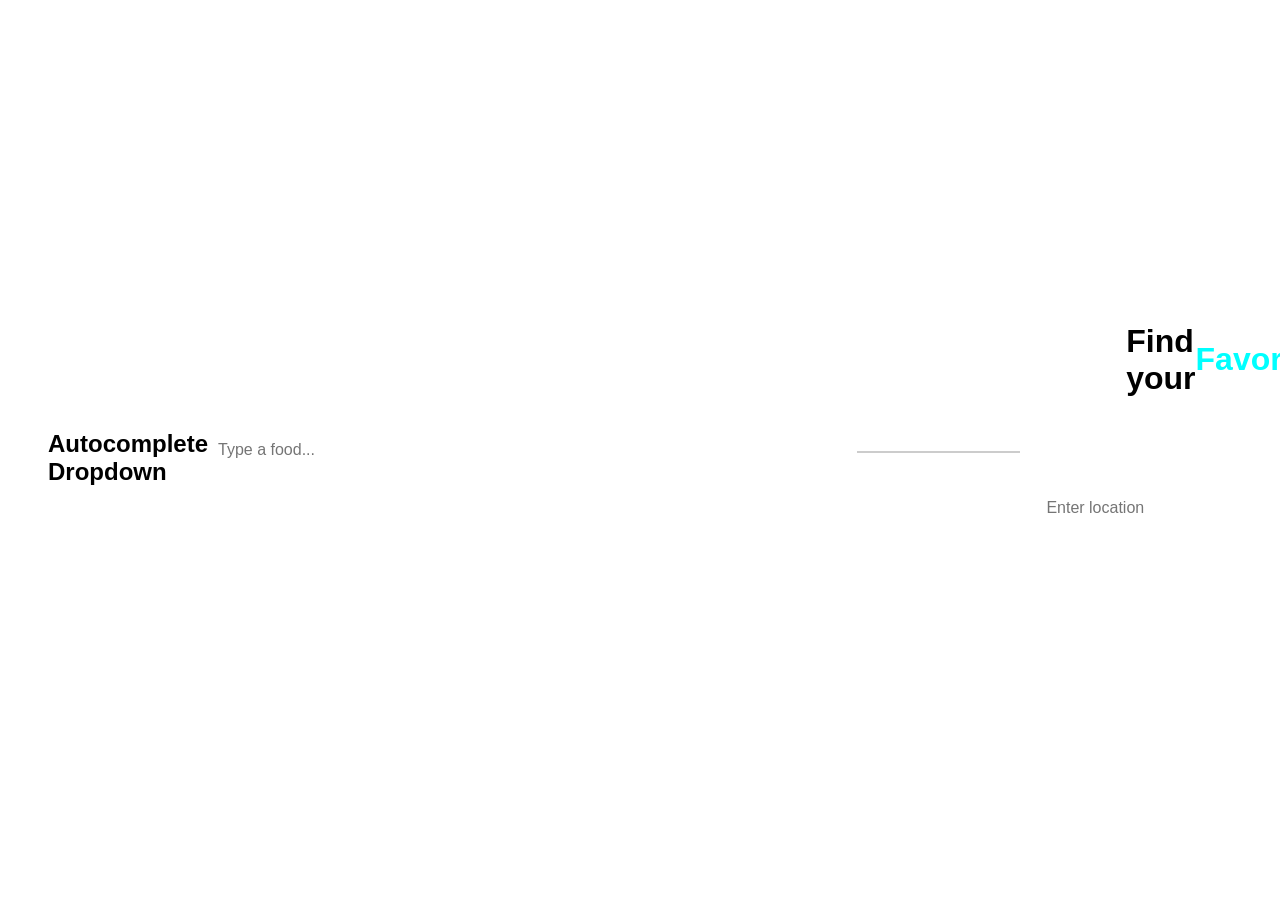
==== index.html @ f55ae081 "Questions 50%" ====
<!DOCTYPE html>
<html lang="en">
<head>
  <meta charset="UTF-8">
  <meta name="viewport" content="width=device-width, initial-scale=1.0">
  <title>Autocomplete Dropdown</title>
  <link rel="stylesheet" href="style.css">
</head>
<body>
  <h2>Autocomplete Dropdown</h2>
  <input type = "text" id="autocomplete" placeholder="Type a food...">
  <ul id="suggestions"></ul>
</body>
</html>

<body>
    <div>
    <h1>Find your <span style="color: #00FFFF;">Favorites</span></h1>
    <div class="container">
  <label for="location-input"></label>
  <input
  style="border-radius: 999px;"
    type = "text" 
    id = "location-input" 
    name = "location" 
    placeholder = "Enter location" 
    autocomplete = "off">
 
  <a href = "file:///Users/kcyro/Desktop/Hidden_Gems/sign_in.html" class=" sign_in"></a>
  <a href = "file:///Users/kcyro/Desktop/Hidden_Gems/log_in.html" class="log_in"></a>
</div>
</body>
---- style.css ----
body {
    font-family: sans-serif;
    padding: 40px;
    background: white;
    display: flex;
    justify-content: center;
    align-items: center;
    min-height: 100vh;
  }

  input {
    padding: 10px;
    width: 300px;
    font-size: 16px;
  }

  #suggestions {
    border: 1px solid #ccc;
    width: 300px;
    max-height: 150px;
    overflow-y: auto;
    margin-top: 4px;
    padding: 0;
    list-style: none;
    background: white;
  }

  #suggestions li {
    padding: 8px;
    cursor: pointer;
  }

  #suggestions li:hover {
    background-color: black;
  }

  * {
    box-sizing: border-box;
    font-family: "Poppins", sans-serif;
  }

  /* Full-width input fields */
  input[type=text],
  input[type=password] {
    width: 15%;
    padding: 15px;
    margin: 5px 0 22px 0;
    display: inline-block;
    border: none;
    background: #f1f1f1;
  }

  input[type=text]:focus,
  input[type=password]:focus {
    background-color: #ddd;
    outline: none;
  }

  hr {
    border: 1px solid #f1f1f1;
    margin-bottom: 25px;
  }

  /* Set a style for all buttons */
  button {
    background-color: #04AA6D;
    color: white;
    padding: 14px 20px;
    margin: 8px 0;
    border: 3;
    cursor: pointer;
    width: 7%;
    opacity: 0.9;
    border-radius: 30px;
  }

  button:hover {
    opacity: 1;
  }

  /* Extra styles for the cancel button */
  .cancelbtn {
    padding: 14px 20px;
    background-color: #f44336;
    width: 9%;
    margin-right: 50px;
  }

  /* Float cancel and signup buttons and add an equal width */
  .cancelbtn,
  .signupbtn {
    float: left;
    width: 9%;

  }

  /* Add padding to container elements */
  .container {
    padding: 16px;
    display: flex;
    flex-direction: column;
    margin: auto;

  }

  /* Clear floats */
  .clearfix::after {
    content: "";
    clear: both;
    display: table;
  }

  #signinbtn {
    text-decoration: none;
  }


  #column {
    display: flex;
    flex-direction: column;
  }

  .form-card {
    max-width: 1100px;
    background-color: #f1f1f1;
    padding: 20px;
    border-radius: 10px;
    width: 100%;
    position: absolute;
    left: 600px;
    margin-top: 70px
  }

  * {
    box-sizing: border-box;
    font-family: "Poppins", sans-serif;
    /* background-color: white; */
  }

  .autocomplete {
    position: absolute;
    top: 50%;
    left: 50%;
    transform: translate(-50%);
    display: flex;
    align-items: center;
    display: inline-block;
    width: 900px;
    margin: 40px auto;
    border-radius: 50px;
  }

  input[type="text"] {
    width: 100%;
    padding: 10px;
    font-size: 16px;
    border: none;
    border-radius: 60px;
    background-color: #ffffff;
  }

  .autocomplete-items {
    position: absolute;
    background-color: #30a6ff;
    border-bottom: none;
    z-index: 99;
    top: 100%;
    left: 0;
    right: 0;

  }

  #favoritestitle {
    position: absolute;
    top: 40%;
    left: 50%;
    transform: translate(-50%);
  }

  .autocomplete-items div {
    padding: 10px;
    cursor: pointer;
    background-color: #ffffff;
    border-bottom: 1px solid #d4d4d4;
  }

  .autocomplete-items div:hover {
    background-color: #e9e9e9;
  }

  .autocomplete-active {
    background-color: #000000 !important;
    color: #ffffff;
  }

  h1 {
    margin: center;
    display: flex;
    align-items: center;
    justify-content: center;
    position: relative;
    left: 50%;
    top: -50px;
  }  

  body {
  background-image: url('/Users/kcyro/Downloads/feb16a362d15c841368af58e29a0efd044f89af63d0578de75fcffd67eebd0dd.jpg');
  background-size: cover;
  background-position: center;
  background-repeat: no-repeat;
  }
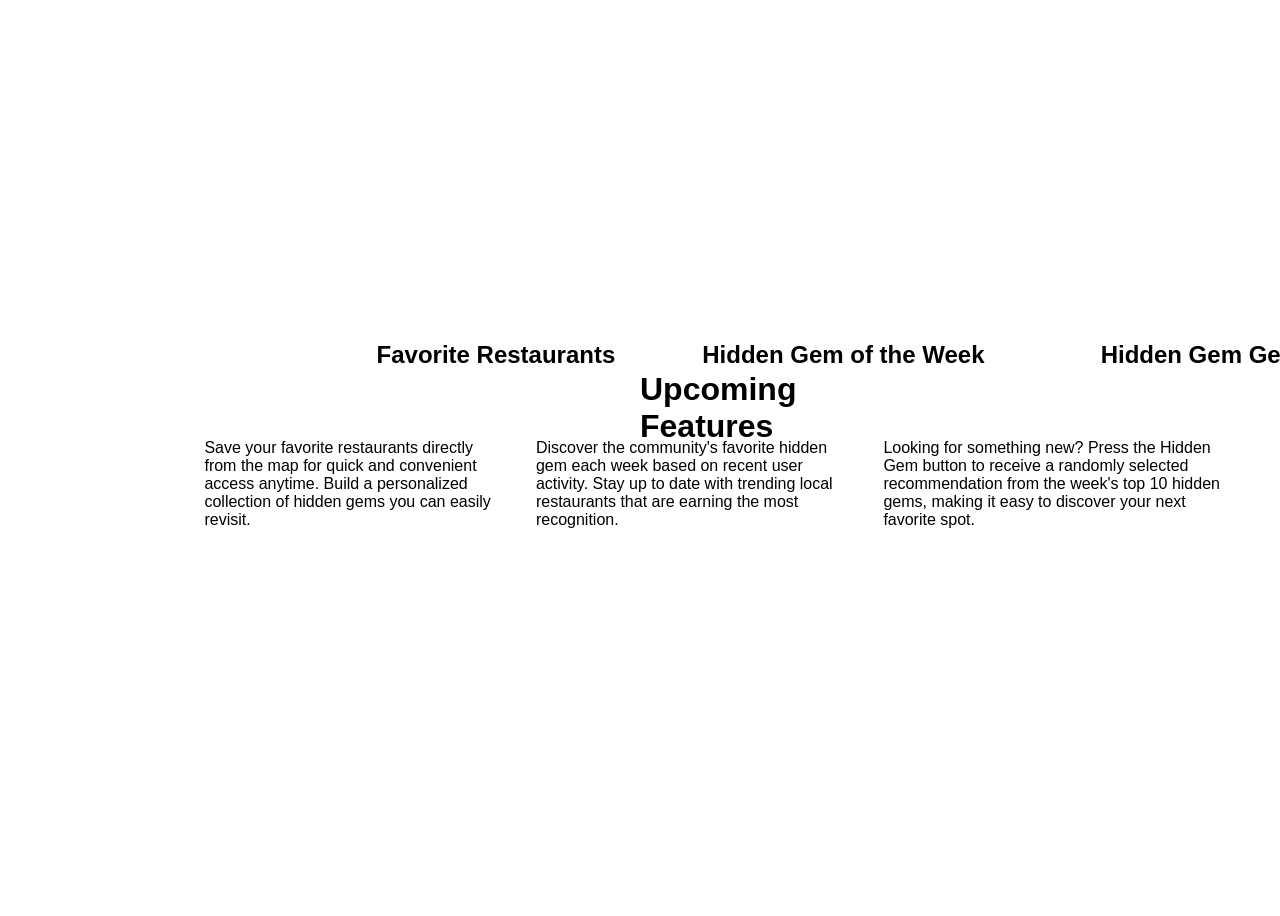
==== commit fe4e7798: "Styling" ====
--- a/index.html
+++ b/index.html
@@ -1,32 +1,34 @@
 <!DOCTYPE html>
 <html lang="en">
 <head>
+  <link rel="stylesheet" href="style.css" />
   <meta charset="UTF-8">
   <meta name="viewport" content="width=device-width, initial-scale=1.0">
-  <title>Autocomplete Dropdown</title>
-  <link rel="stylesheet" href="style.css">
+  <title>Home</title>
 </head>
 <body>
-  <h2>Autocomplete Dropdown</h2>
-  <input type = "text" id="autocomplete" placeholder="Type a food...">
-  <ul id="suggestions"></ul>
+
+    <h1>Upcoming Features</h1>
+  
+  <section>
+<div class = "cards">
+
+<div class="card">
+  <h1>Favorite Restaurants</h1>
+  <p>Save your favorite restaurants directly from the map for quick and convenient access anytime. Build a personalized collection of hidden gems you can easily revisit.</p>
+</div>
+
+<div class="card">
+  <h1>Hidden Gem of the Week</h1>
+  <p>Discover the community's favorite hidden gem each week based on recent user activity. Stay up to date with trending local restaurants that are earning the most recognition.</p>
+</div>
+
+<div class="card">
+  <h1>Hidden Gem Generator</h1>
+  <p>Looking for something new? Press the Hidden Gem button to receive a randomly selected recommendation from the week's top 10 hidden gems, making it easy to discover your next favorite spot.</p>
+</div>
+</section>
+
+
 </body>
-</html>
-
-<body>
-    <div>
-    <h1>Find your <span style="color: #00FFFF;">Favorites</span></h1>
-    <div class="container">
-  <label for="location-input"></label>
-  <input
-  style="border-radius: 999px;"
-    type = "text" 
-    id = "location-input" 
-    name = "location" 
-    placeholder = "Enter location" 
-    autocomplete = "off">
- 
-  <a href = "file:///Users/kcyro/Desktop/Hidden_Gems/sign_in.html" class=" sign_in"></a>
-  <a href = "file:///Users/kcyro/Desktop/Hidden_Gems/log_in.html" class="log_in"></a>
-</div>
-</body>
+</html>
--- a/style.css
+++ b/style.css
@@ -204,8 +204,13 @@
   }  
 
   body {
-  background-image: url('/Users/kcyro/Downloads/feb16a362d15c841368af58e29a0efd044f89af63d0578de75fcffd67eebd0dd.jpg');
+  background-image: url('https://m.media-amazon.com/images/S/pv-target-images/feb16a362d15c841368af58e29a0efd044f89af63d0578de75fcffd67eebd0dd.jpg');
   background-size: cover;
   background-position: center;
   background-repeat: no-repeat;
   }
+
+  .cards{
+    display: flex;
+    gap: 40px;
+  }
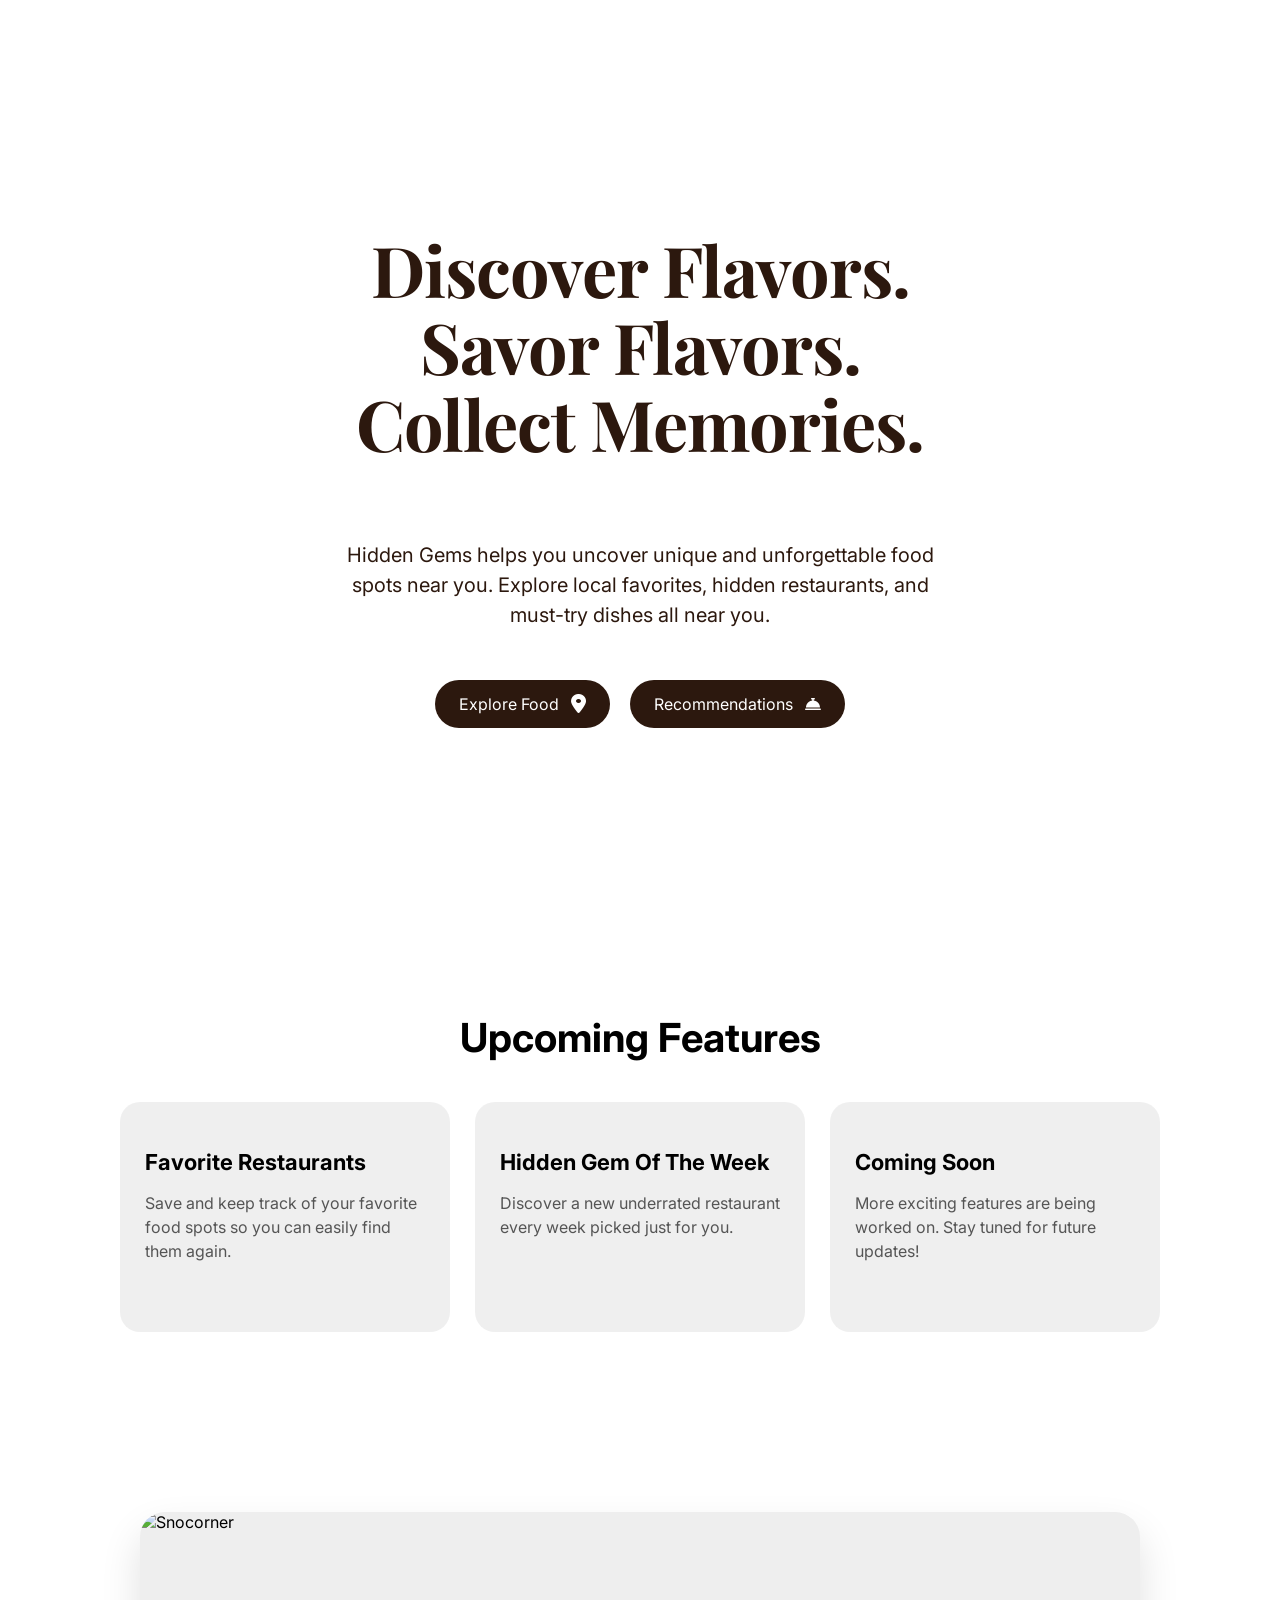
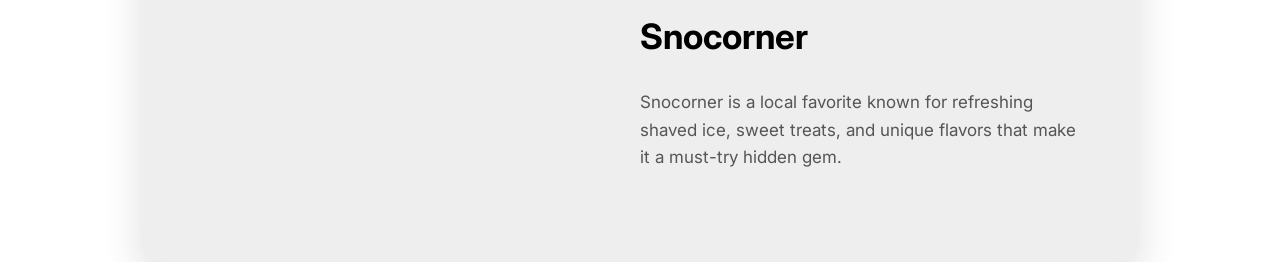
==== commit fa4e25f8: "index formatting" ====
--- a/index.html
+++ b/index.html
@@ -1,34 +1,186 @@
 <!DOCTYPE html>
 <html lang="en">
+
 <head>
-  <link rel="stylesheet" href="style.css" />
+
+  <link rel="stylesheet" href="https://cdnjs.cloudflare.com/ajax/libs/font-awesome/6.5.2/css/all.min.css">
+
+  <link
+    href="https://fonts.googleapis.com/css2?family=Inter:wght@400;500;700&family=Playfair+Display:ital,wght@0,400..900;1,400..900&display=swap"
+    rel="stylesheet">
+
+  <link rel="stylesheet" href="index.css" />
+
   <meta charset="UTF-8">
+
   <meta name="viewport" content="width=device-width, initial-scale=1.0">
+
   <title>Home</title>
+
 </head>
+
+
 <body>
 
-    <h1>Upcoming Features</h1>
-  
-  <section>
-<div class = "cards">
 
-<div class="card">
-  <h1>Favorite Restaurants</h1>
-  <p>Save your favorite restaurants directly from the map for quick and convenient access anytime. Build a personalized collection of hidden gems you can easily revisit.</p>
-</div>
+  <section class="hero">
 
-<div class="card">
-  <h1>Hidden Gem of the Week</h1>
-  <p>Discover the community's favorite hidden gem each week based on recent user activity. Stay up to date with trending local restaurants that are earning the most recognition.</p>
-</div>
 
-<div class="card">
-  <h1>Hidden Gem Generator</h1>
-  <p>Looking for something new? Press the Hidden Gem button to receive a randomly selected recommendation from the week's top 10 hidden gems, making it easy to discover your next favorite spot.</p>
-</div>
-</section>
+    <h1>
+      Discover Flavors. <br>
+      Savor Flavors. <br>
+      Collect Memories.
+    </h1>
+
+
+    <p>
+      Hidden Gems helps you uncover unique and unforgettable food spots near you.
+      Explore local favorites, hidden restaurants, and must-try dishes all near you.
+    </p>
+
+
+
+    <div class="buttons">
+
+
+      <button onclick="window.location.href = 'questions.html'">
+
+        Explore Food
+
+        <span>
+          <i class="fa-solid fa-location-dot"></i>
+        </span>
+
+      </button>
+
+
+
+      <button onclick="showRecommendations()">
+
+        Recommendations
+
+        <i class="fa-solid fa-bell-concierge"></i>
+
+      </button>
+
+
+    </div>
+
+
+
+    <div id="recommendationPopup" class="recommendation-popup"></div>
+
+
+  </section>
+
+
+
+
+  <section class="features">
+
+
+    <h2>Upcoming Features</h2>
+
+
+
+    <div class="feature-container">
+
+
+
+      <div class="feature-card">
+
+
+        <h3>Favorite Restaurants</h3>
+
+
+        <p>
+          Save and keep track of your favorite food spots so you can easily find them again.
+        </p>
+
+
+      </div>
+
+
+
+
+      <div class="feature-card">
+
+
+        <h3>Hidden Gem Of The Week</h3>
+
+
+        <p>
+          Discover a new underrated restaurant every week picked just for you.
+        </p>
+
+
+      </div>
+
+
+
+
+      <div class="feature-card">
+
+
+        <h3>Coming Soon</h3>
+
+
+        <p>
+          More exciting features are being worked on. Stay tuned for future updates!
+        </p>
+
+
+      </div>
+
+
+
+    </div>
+
+
+  </section>
+
+
+
+
+
+  <section class="gem-card">
+
+
+
+    <img
+      src="https://lh3.googleusercontent.com/gps-cs-s/AHRPTWkT8-qep41WUY7q7efhFc8kSp6mt-xRVNvpZeFr756oqp9SYski05S9OvkjcMLKTI7OzEWGP3UEx7bFLAerJyVxs1YNSB_g-woe9UZPaqfbJdrLBJBegwBYOfbIDhauZOxSj2JaBGDXSncd=s680-w680-h510-rw"
+      alt="Snocorner">
+
+
+
+    <div class="gem-text">
+
+
+
+      <h2>Snocorner</h2>
+
+
+
+      <p>
+        Snocorner is a local favorite known for refreshing shaved ice,
+        sweet treats, and unique flavors that make it a must-try hidden gem.
+      </p>
+
+
+
+    </div>
+
+
+
+  </section>
+
+
+
+
+  <script src="index.js"></script>
 
 
 </body>
+
+
 </html>
--- a/index.css
+++ b/index.css
@@ -0,0 +1,260 @@
+html,
+body {
+
+  height: 100%;
+  margin: 0;
+
+}
+
+
+body {
+
+  background-image: url('https://m.media-amazon.com/images/S/pv-target-images/feb16a362d15c841368af58e29a0efd044f89af63d0578de75fcffd67eebd0dd.jpg');
+  background-size: cover;
+  background-position: center;
+  background-repeat: no-repeat;
+  min-height: 100vh;
+  font-family: "Inter", sans-serif;
+
+}
+
+
+
+h1 {
+
+  font-family: "Playfair Display", serif;
+  font-size: 70px;
+  line-height: 1.1;
+  text-align: center;
+  font-weight: 700;
+  letter-spacing: -1px;
+  color: #2c180e;
+
+}
+
+
+
+.hero {
+
+  height: 100vh;
+  display: flex;
+  flex-direction: column;
+  justify-content: center;
+  align-items: center;
+
+}
+
+
+
+.hero p {
+
+  font-size: 20px;
+  text-align: center;
+  max-width: 600px;
+  color: #2c180e;
+  line-height: 1.5;
+
+}
+
+
+
+.buttons {
+
+  display: flex;
+  gap: 20px;
+  margin-top: 30px;
+
+}
+
+
+
+.buttons button {
+
+  display: flex;
+  align-items: center;
+  gap: 12px;
+  padding: 14px 24px;
+  border-radius: 30px;
+  border: none;
+  background-color: #2c180e;
+  color: white;
+  font-family: "Inter", sans-serif;
+  font-size: 16px;
+  cursor: pointer;
+  transition: transform 0.3s ease, opacity 0.3s ease;
+
+}
+
+
+
+.buttons button span {
+
+  font-size: 20px;
+  line-height: 0;
+
+}
+
+
+
+.buttons button:hover {
+
+  transform: translateY(-3px);
+  opacity: 0.85;
+
+}
+
+
+
+.recommendation-popup {
+
+  position: fixed;
+  bottom: 30px;
+  right: 30px;
+  background: white;
+  padding: 15px 25px;
+  border-radius: 15px;
+  box-shadow: 0 5px 20px rgba(0, 0, 0, 0.2);
+  font-size: 18px;
+  opacity: 0;
+  transform: translateY(20px);
+  transition: 0.3s ease;
+  pointer-events: none;
+
+}
+
+
+
+.recommendation-popup.show {
+
+  opacity: 1;
+  transform: translateY(0);
+
+}
+
+
+
+.features {
+
+  text-align: center;
+  padding: 80px 20px;
+
+}
+
+
+
+.features h2 {
+
+  font-size: 40px;
+  margin-bottom: 40px;
+
+}
+
+
+
+.feature-container {
+
+  display: flex;
+  justify-content: center;
+  gap: 25px;
+  flex-wrap: wrap;
+
+}
+
+
+
+.feature-card {
+
+  background: rgba(238, 238, 238, 0.9);
+  width: 280px;
+  min-height: 180px;
+  padding: 25px;
+  border-radius: 20px;
+  text-align: left;
+  transition: transform 0.3s ease, box-shadow 0.3s ease;
+
+}
+
+
+
+.feature-card:hover {
+
+  transform: translateY(-8px);
+  box-shadow: 0 15px 30px rgba(0, 0, 0, 0.12);
+
+}
+
+
+
+.feature-card h3 {
+
+  font-size: 22px;
+  margin-bottom: 15px;
+
+}
+
+
+
+.feature-card p {
+
+  font-size: 16px;
+  color: #555;
+  line-height: 1.5;
+
+}
+
+
+
+.gem-card {
+
+  display: flex;
+  width: 80%;
+  max-width: 1000px;
+  height: 350px;
+  margin: 100px auto;
+  background: #eeeeee;
+  border-radius: 25px;
+  overflow: hidden;
+  box-shadow: 0 20px 40px rgba(0, 0, 0, 0.12);
+
+}
+
+
+
+.gem-card img {
+
+  width: 50%;
+  height: 100%;
+  object-fit: cover;
+
+}
+
+
+
+.gem-text {
+
+  width: 50%;
+  padding: 50px;
+  display: flex;
+  justify-content: center;
+  flex-direction: column;
+
+}
+
+
+
+.gem-text h2 {
+
+  font-size: 35px;
+  margin-bottom: 15px;
+
+}
+
+
+
+.gem-text p {
+
+  font-size: 17px;
+  color: #555;
+  line-height: 1.6;
+
+}
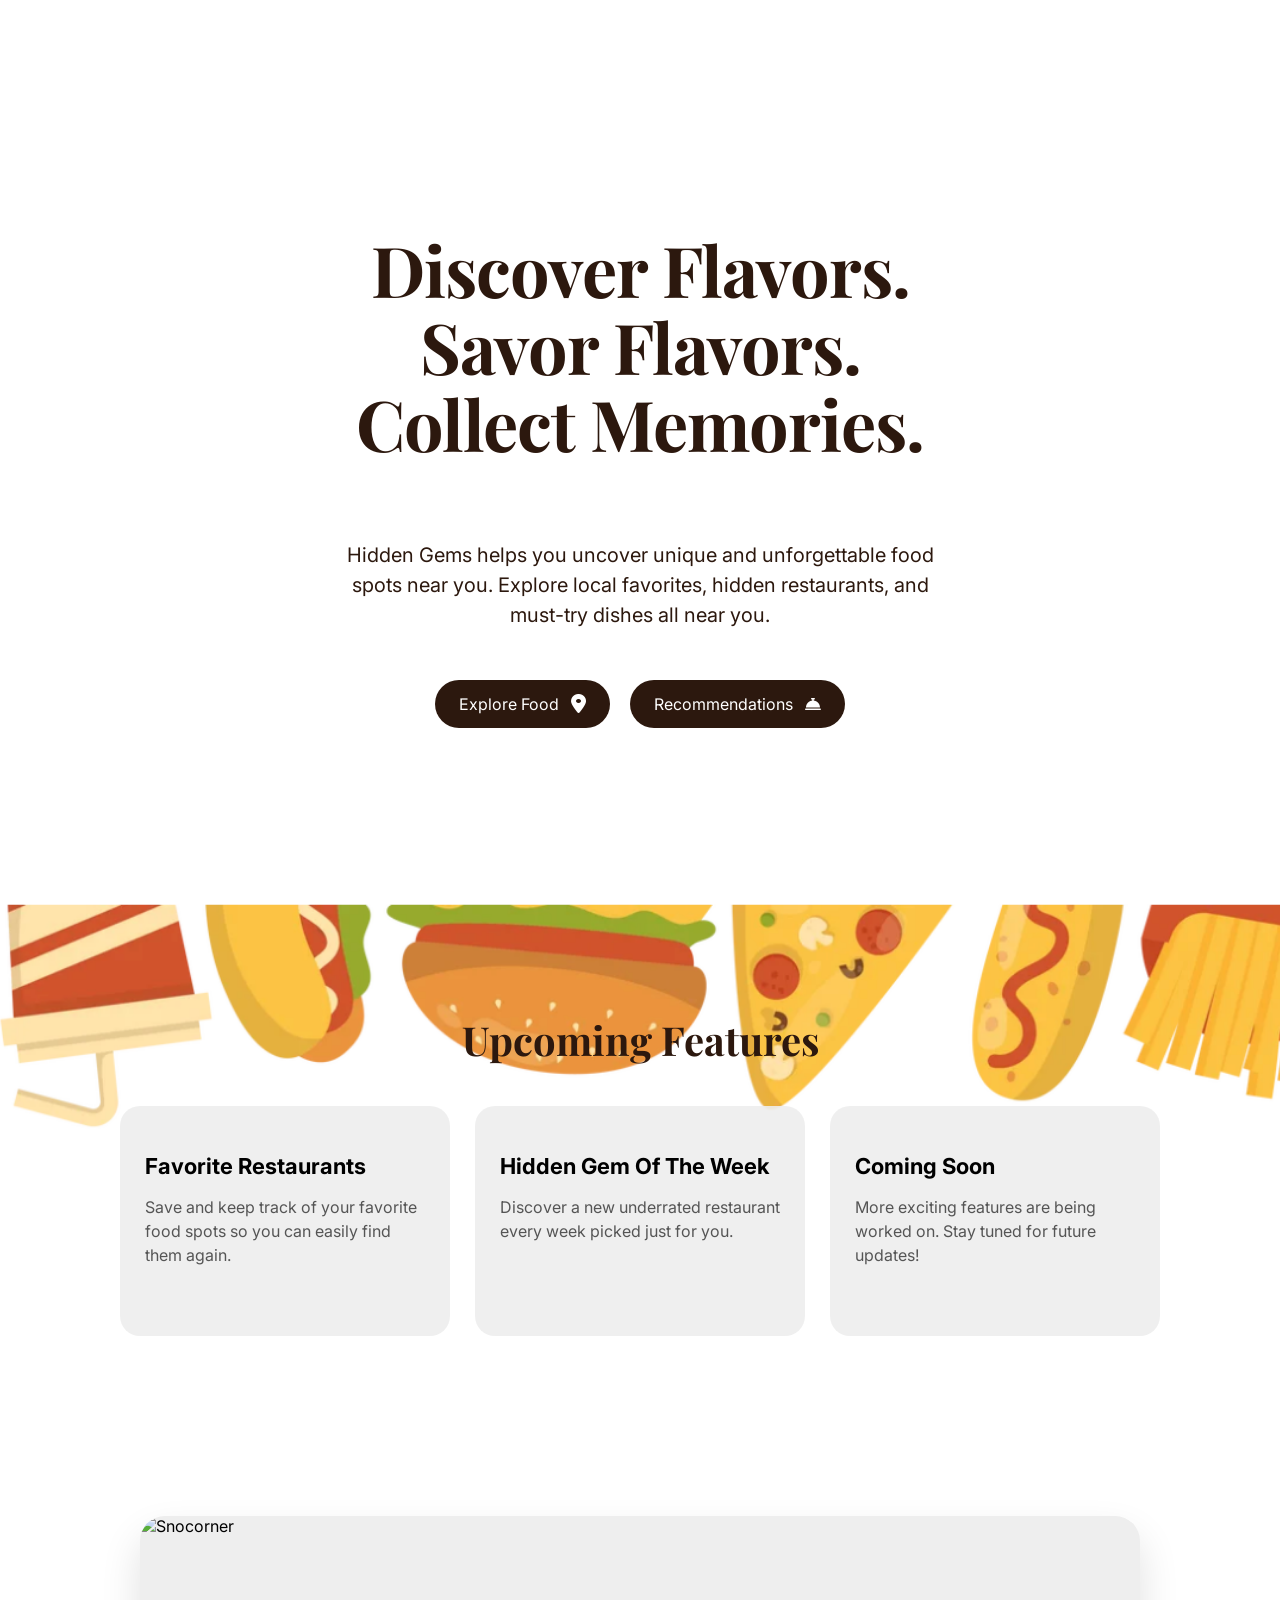
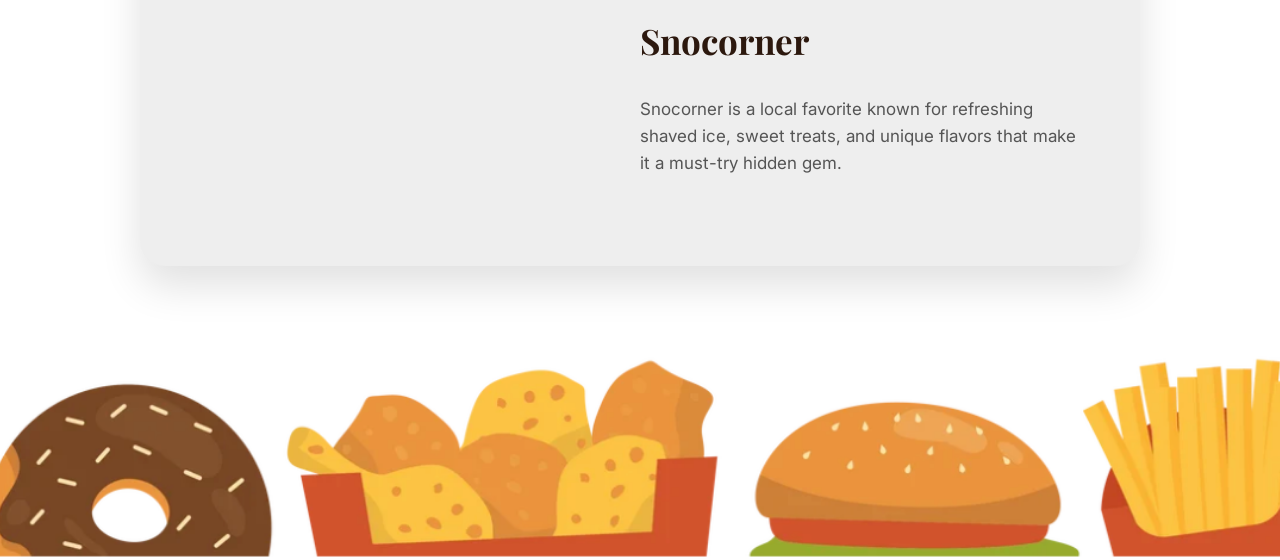
==== commit 6748700b: "little edits" ====
--- a/index.html
+++ b/index.html
@@ -73,7 +73,7 @@
 
   </section>
 
-
+<div class="below">
 
 
   <section class="features">
@@ -175,7 +175,7 @@
   </section>
 
 
-
+</div>
 
   <script src="index.js"></script>
 
--- a/index.css
+++ b/index.css
@@ -257,4 +257,17 @@
   color: #555;
   line-height: 1.6;
 
+}
+
+.below {
+  background-image: url(Screenshot\ 2026-08-03\ at\ 10.17.10\ AM.png);
+  background-size: cover;
+  background-position: center;
+  background-repeat: no-repeat;
+  min-height: 140vh;
+}
+
+h2 {
+  font-family: "Playfair Display", serif;
+  color: #2c180e;
 }
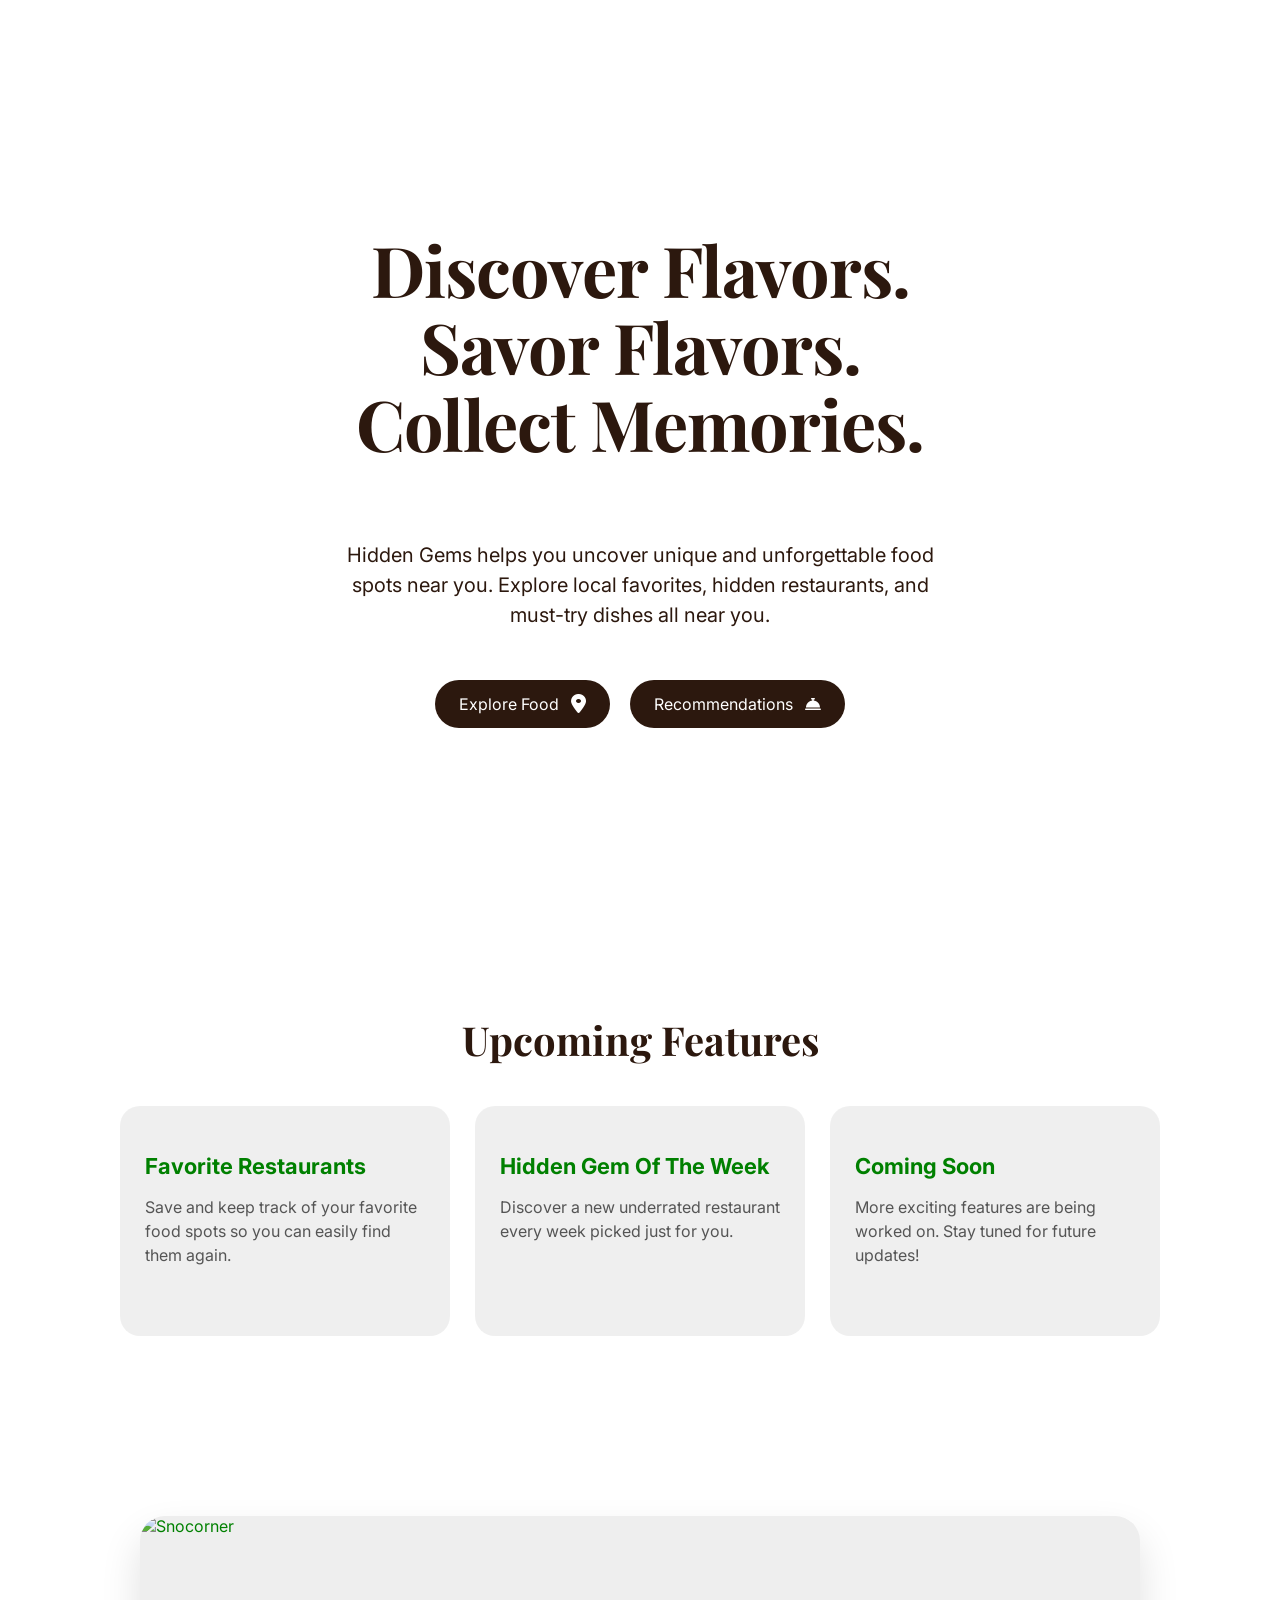
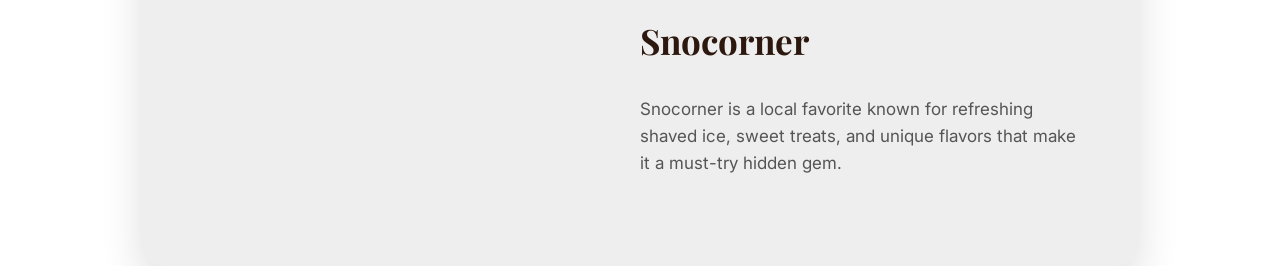
==== commit 3761d520: "Rahsaan is the goat" ====
--- a/index.html
+++ b/index.html
@@ -2,30 +2,19 @@
 <html lang="en">
 
 <head>
-
   <link rel="stylesheet" href="https://cdnjs.cloudflare.com/ajax/libs/font-awesome/6.5.2/css/all.min.css">
-
   <link
     href="https://fonts.googleapis.com/css2?family=Inter:wght@400;500;700&family=Playfair+Display:ital,wght@0,400..900;1,400..900&display=swap"
     rel="stylesheet">
-
   <link rel="stylesheet" href="index.css" />
-
   <meta charset="UTF-8">
-
   <meta name="viewport" content="width=device-width, initial-scale=1.0">
-
   <title>Home</title>
-
 </head>
 
 
 <body>
-
-
   <section class="hero">
-
-
     <h1>
       Discover Flavors. <br>
       Savor Flavors. <br>
@@ -39,148 +28,72 @@
     </p>
 
 
-
     <div class="buttons">
-
-
       <button onclick="window.location.href = 'questions.html'">
-
         Explore Food
-
         <span>
           <i class="fa-solid fa-location-dot"></i>
         </span>
-
       </button>
 
 
-
       <button onclick="showRecommendations()">
-
         Recommendations
-
         <i class="fa-solid fa-bell-concierge"></i>
-
       </button>
-
-
     </div>
 
 
-
     <div id="recommendationPopup" class="recommendation-popup"></div>
+  </section>
 
 
-  </section>
-
 <div class="below">
-
-
   <section class="features">
-
-
     <h2>Upcoming Features</h2>
-
-
-
     <div class="feature-container">
-
+      <div class="feature-card">
+        <h3>Favorite Restaurants</h3>
+        <p>
+          Save and keep track of your favorite food spots so you can easily find them again.
+        </p>
+      </div>
 
 
       <div class="feature-card">
-
-
-        <h3>Favorite Restaurants</h3>
-
-
+        <h3>Hidden Gem Of The Week</h3>
         <p>
-          Save and keep track of your favorite food spots so you can easily find them again.
+          Discover a new underrated restaurant every week picked just for you.
         </p>
-
-
       </div>
 
 
-
-
       <div class="feature-card">
-
-
-        <h3>Hidden Gem Of The Week</h3>
-
-
-        <p>
-          Discover a new underrated restaurant every week picked just for you.
-        </p>
-
-
-      </div>
-
-
-
-
-      <div class="feature-card">
-
-
         <h3>Coming Soon</h3>
-
-
         <p>
           More exciting features are being worked on. Stay tuned for future updates!
         </p>
-
-
       </div>
-
-
-
     </div>
-
-
   </section>
 
 
-
-
-
   <section class="gem-card">
-
-
-
     <img
       src="https://lh3.googleusercontent.com/gps-cs-s/AHRPTWkT8-qep41WUY7q7efhFc8kSp6mt-xRVNvpZeFr756oqp9SYski05S9OvkjcMLKTI7OzEWGP3UEx7bFLAerJyVxs1YNSB_g-woe9UZPaqfbJdrLBJBegwBYOfbIDhauZOxSj2JaBGDXSncd=s680-w680-h510-rw"
       alt="Snocorner">
-
-
-
     <div class="gem-text">
-
-
-
       <h2>Snocorner</h2>
-
-
-
       <p>
         Snocorner is a local favorite known for refreshing shaved ice,
         sweet treats, and unique flavors that make it a must-try hidden gem.
       </p>
+    </div>
+  </section>
+</div>
 
-
-
-    </div>
-
-
-
-  </section>
-
-
-</div>
 
   <script src="index.js"></script>
 
-
 </body>
-
-
 </html>
--- a/index.css
+++ b/index.css
@@ -260,11 +260,12 @@
 }
 
 .below {
-  background-image: url(Screenshot\ 2026-08-03\ at\ 10.17.10\ AM.png);
+  background-image: url(https://i.pinimg.com/1200x/6b/54/9e/6b549e456efca5959acb48210f53a446.jpg);
   background-size: cover;
   background-position: center;
   background-repeat: no-repeat;
-  min-height: 140vh;
+  min-height: 100vh;
+  color: green;
 }
 
 h2 {
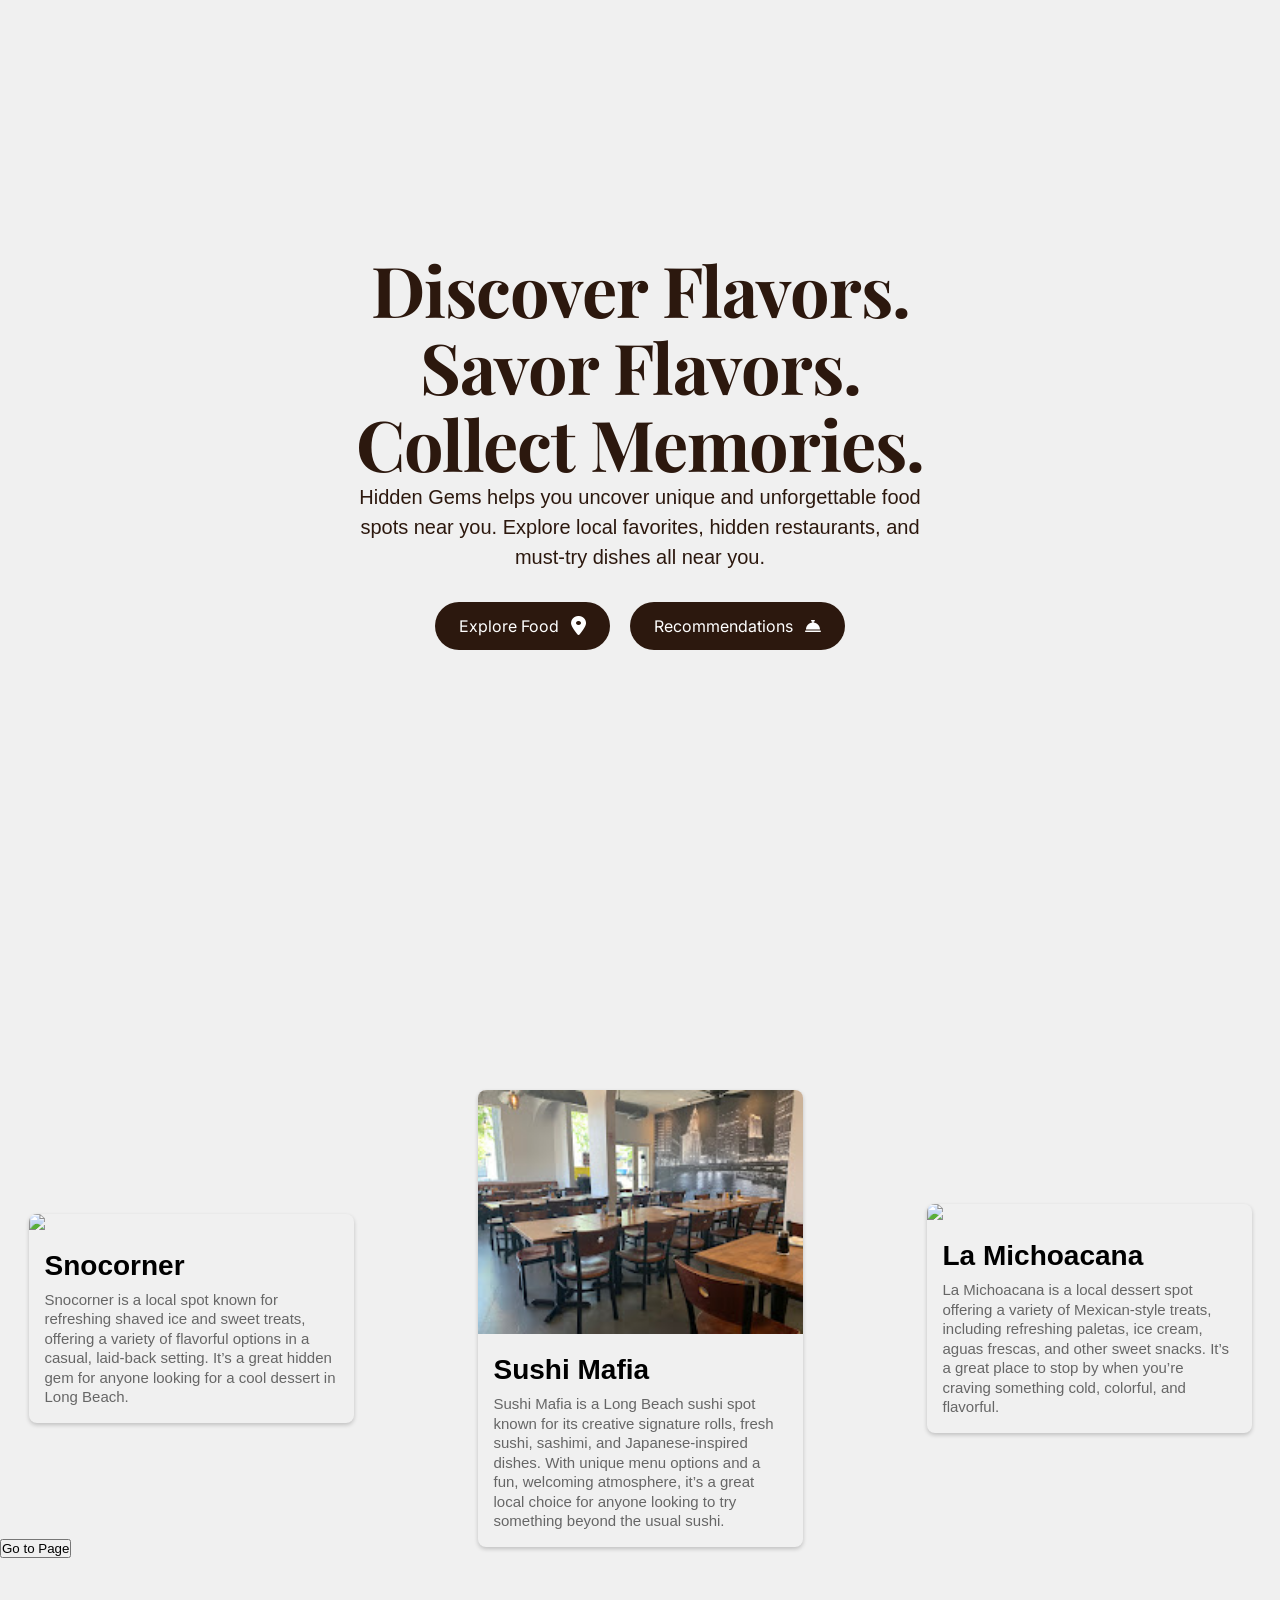
==== commit d27a8d43: "Map fixed and added cards" ====
--- a/index.html
+++ b/index.html
@@ -48,49 +48,41 @@
   </section>
 
 
-<div class="below">
-  <section class="features">
-    <h2>Upcoming Features</h2>
-    <div class="feature-container">
-      <div class="feature-card">
-        <h3>Favorite Restaurants</h3>
-        <p>
-          Save and keep track of your favorite food spots so you can easily find them again.
-        </p>
-      </div>
-
-
-      <div class="feature-card">
-        <h3>Hidden Gem Of The Week</h3>
-        <p>
-          Discover a new underrated restaurant every week picked just for you.
-        </p>
-      </div>
-
-
-      <div class="feature-card">
-        <h3>Coming Soon</h3>
-        <p>
-          More exciting features are being worked on. Stay tuned for future updates!
-        </p>
+<div class="cards">
+ <div class="card-container">
+  <div class="card">
+    <img src="https://longbeachize.com/wp-content/uploads/2024/07/Snocorner-2398njkde908.jpg">
+    <div class="card-content">
+      <h3>Snocorner</h3>
+      <p>Snocorner is a local spot known for refreshing shaved ice and sweet treats, offering a variety of flavorful options in a casual, laid-back setting. It’s a great hidden gem for anyone looking for a cool dessert in Long Beach.</p>
       </div>
     </div>
-  </section>
+  </div>
 
+  <div class="card-container">
+  <div class="card">
+    <img src="[data-uri]">
+    <div class="card-content">
+      <h3>Sushi Mafia</h3>
+      <p>Sushi Mafia is a Long Beach sushi spot known for its creative signature rolls, fresh sushi, sashimi, and Japanese-inspired dishes. With unique menu options and a fun, welcoming atmosphere, it’s a great local choice for anyone looking to try something beyond the usual sushi.</p>
+      </div>
+    </div>
+    </div>
 
-  <section class="gem-card">
-    <img
-      src="https://lh3.googleusercontent.com/gps-cs-s/AHRPTWkT8-qep41WUY7q7efhFc8kSp6mt-xRVNvpZeFr756oqp9SYski05S9OvkjcMLKTI7OzEWGP3UEx7bFLAerJyVxs1YNSB_g-woe9UZPaqfbJdrLBJBegwBYOfbIDhauZOxSj2JaBGDXSncd=s680-w680-h510-rw"
-      alt="Snocorner">
-    <div class="gem-text">
-      <h2>Snocorner</h2>
-      <p>
-        Snocorner is a local favorite known for refreshing shaved ice,
-        sweet treats, and unique flavors that make it a must-try hidden gem.
-      </p>
+  <div class="card-container">
+  <div class="card">
+    <img src="https://encrypted-tbn0.gstatic.com/images?q=tbn:ANd9GcQ6_hUZbLY_MEVE1nE3YzGZvKTpsYN_c8hmI3NevBwnOW9g2YDMi0Ixdo4&s=10">
+    <div class="card-content">
+      <h3>La Michoacana</h3>
+      <p>La Michoacana is a local dessert spot offering a variety of Mexican-style treats, including refreshing paletas, ice cream, aguas frescas, and other sweet snacks. It’s a great place to stop by when you’re craving something cold, colorful, and flavorful.</p>
+      </div>
     </div>
-  </section>
+  </div>
 </div>
+
+<form action="questions.html">
+    <button type="submit">Go to Page</button>
+</form>
 
 
   <script src="index.js"></script>
--- a/index.css
+++ b/index.css
@@ -15,6 +15,7 @@
   background-repeat: no-repeat;
   min-height: 100vh;
   font-family: "Inter", sans-serif;
+  background-color: #f0f0f0
 
 }
 
@@ -102,7 +103,6 @@
   opacity: 0.85;
 
 }
-
 
 
 .recommendation-popup {
@@ -271,4 +271,83 @@
 h2 {
   font-family: "Playfair Display", serif;
   color: #2c180e;
-}+}
+
+* {
+  margin: 0px;
+  padding: 0px;
+  box-sizing: border-box;
+  font-family: sans-serif;
+}
+
+.card-container{
+  display: flex;
+  justify-content: center;
+  flex-wrap: wrap;
+  margin-top: 100px;
+  padding: 42px;
+  padding-top: 0px;
+}
+
+.card {
+  width: 325px;
+  background-color: #f0f0f0;
+  border-radius: 8px;
+  overflow: hidden;
+  box-shadow: 0px 2px 4px rgba(0,0,0,0.2);
+  margin: 20px;
+  cursor: pointer; 
+  transition: ease-in-out 0.2s;
+}
+
+.card:hover{
+  scale: 105%; 
+}
+
+.card img {
+  width: 100%;
+  height: auto
+}
+
+.card-content {
+  padding: 16px;
+}
+
+.card-content h3 {
+  font-size: 28px;
+  margin-bottom: 8px;
+}
+
+.card-content p {
+  color: #666;
+  font-size: 15px;
+  line-height: 1.3;
+}
+
+.card-content .btn {
+   display: inline-block;
+   padding: 18px 16px;
+   background-color: #333;
+   text-decoration: none;
+   border-radius: 4px;
+   margin-top: 16px;
+   color: #fff;
+}
+.cards {
+  display: flex;
+  position: relative;
+  top: 70px;
+  justify-content: center;
+  align-items: center;
+}
+
+.card:hover {
+  transform: translateY(-5px);
+  box-shadow: 0px 8px 16px rgba(0,0,0,0.3);
+  transition: 0.3s ease;
+}
+
+.card-content .btn:hover {
+  background-color: #555;
+  transition: 0.2s ease;
+}
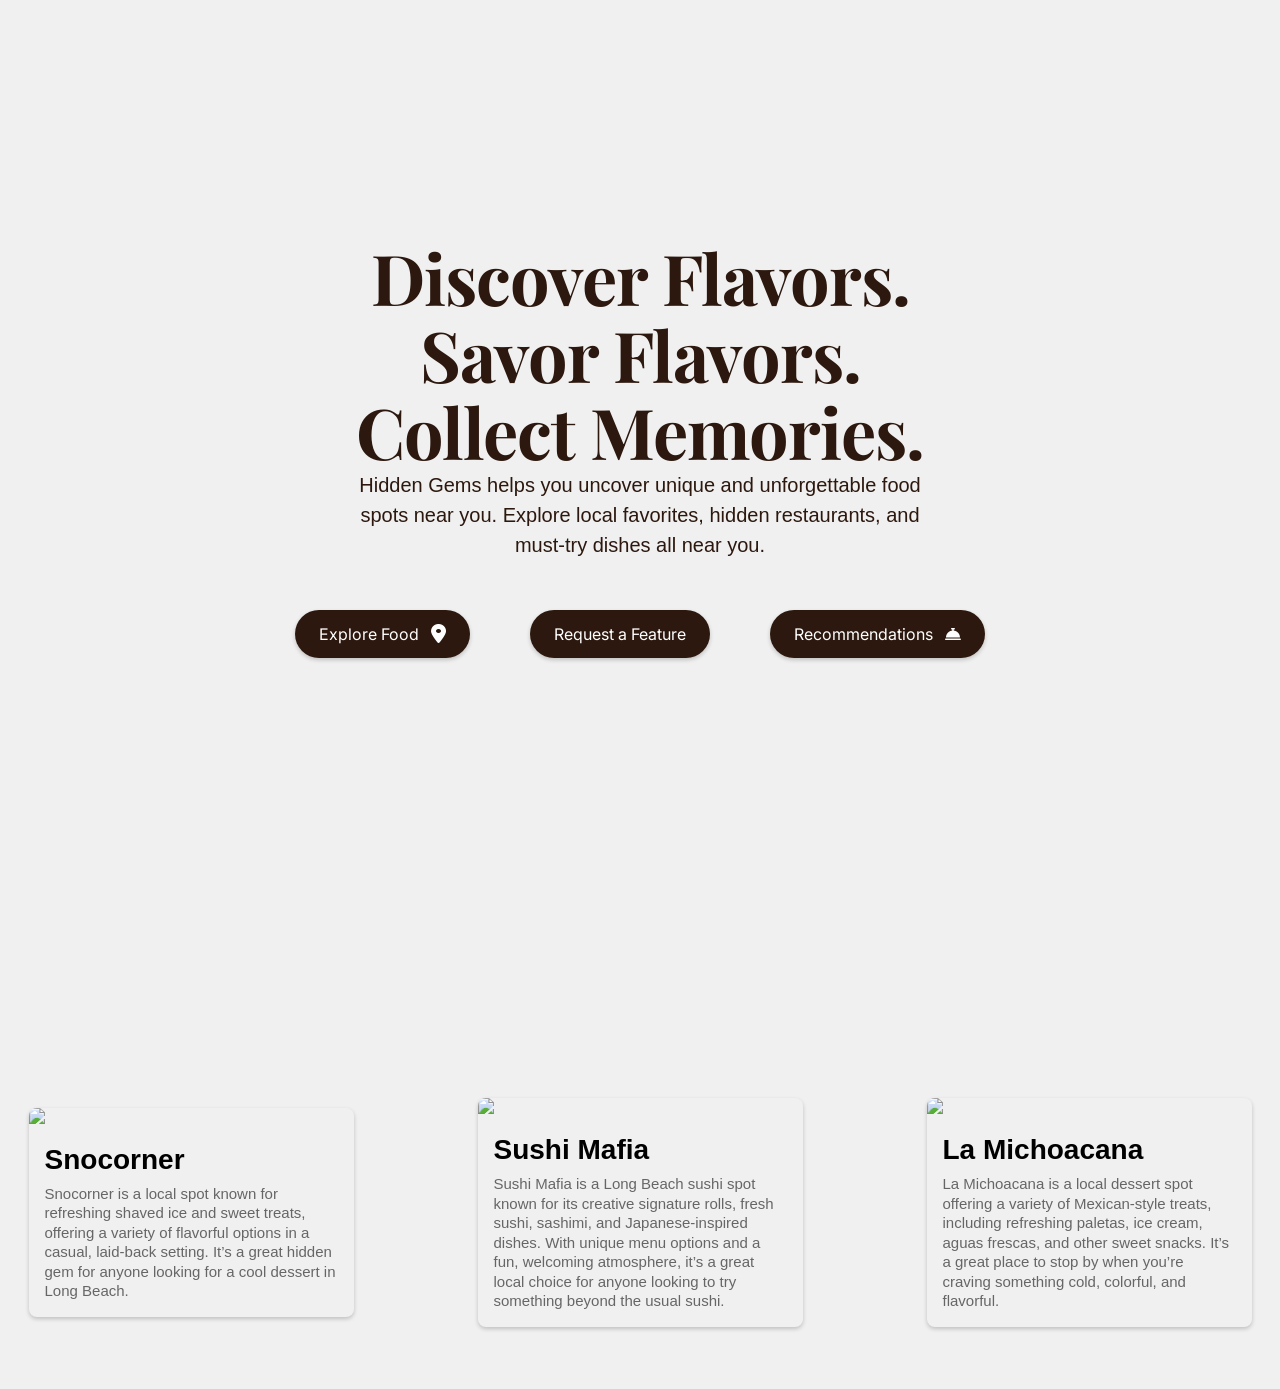
==== commit 6e4a7833: "final push" ====
--- a/index.html
+++ b/index.html
@@ -37,6 +37,11 @@
       </button>
 
 
+      <button onclick="window.location.href = 'googlesheet.html'">
+        Request a Feature
+      </button>
+
+
       <button onclick="showRecommendations()">
         Recommendations
         <i class="fa-solid fa-bell-concierge"></i>
@@ -48,44 +53,46 @@
   </section>
 
 
-<div class="cards">
- <div class="card-container">
-  <div class="card">
-    <img src="https://longbeachize.com/wp-content/uploads/2024/07/Snocorner-2398njkde908.jpg">
-    <div class="card-content">
-      <h3>Snocorner</h3>
-      <p>Snocorner is a local spot known for refreshing shaved ice and sweet treats, offering a variety of flavorful options in a casual, laid-back setting. It’s a great hidden gem for anyone looking for a cool dessert in Long Beach.</p>
+  <div class="cards">
+    <div class="card-container">
+      <div class="card">
+        <img src="https://longbeachize.com/wp-content/uploads/2024/07/Snocorner-2398njkde908.jpg">
+        <div class="card-content">
+          <h3>Snocorner</h3>
+          <p>Snocorner is a local spot known for refreshing shaved ice and sweet treats, offering a variety of flavorful
+            options in a casual, laid-back setting. It’s a great hidden gem for anyone looking for a cool dessert in
+            Long Beach.</p>
+        </div>
       </div>
     </div>
-  </div>
 
-  <div class="card-container">
-  <div class="card">
-    <img src="[data-uri]">
-    <div class="card-content">
-      <h3>Sushi Mafia</h3>
-      <p>Sushi Mafia is a Long Beach sushi spot known for its creative signature rolls, fresh sushi, sashimi, and Japanese-inspired dishes. With unique menu options and a fun, welcoming atmosphere, it’s a great local choice for anyone looking to try something beyond the usual sushi.</p>
+    <div class="card-container">
+      <div class="card">
+        <img src="https://encrypted-tbn0.gstatic.com/images?q=tbn:ANd9GcTQj8acCaYzddkHMM_KN_sObythwkhtUA_NlvayP3B5nA&s">
+        <div class="card-content">
+          <h3>Sushi Mafia</h3>
+          <p>Sushi Mafia is a Long Beach sushi spot known for its creative signature rolls, fresh sushi, sashimi, and
+            Japanese-inspired dishes. With unique menu options and a fun, welcoming atmosphere, it’s a great local
+            choice for anyone looking to try something beyond the usual sushi.</p>
+        </div>
       </div>
     </div>
+
+    <div class="card-container">
+      <div class="card">
+        <img
+          src="https://encrypted-tbn0.gstatic.com/images?q=tbn:ANd9GcQ6_hUZbLY_MEVE1nE3YzGZvKTpsYN_c8hmI3NevBwnOW9g2YDMi0Ixdo4&s=10">
+        <div class="card-content">
+          <h3>La Michoacana</h3>
+          <p>La Michoacana is a local dessert spot offering a variety of Mexican-style treats, including refreshing
+            paletas, ice cream, aguas frescas, and other sweet snacks. It’s a great place to stop by when you’re craving
+            something cold, colorful, and flavorful.</p>
+        </div>
+      </div>
     </div>
 
-  <div class="card-container">
-  <div class="card">
-    <img src="https://encrypted-tbn0.gstatic.com/images?q=tbn:ANd9GcQ6_hUZbLY_MEVE1nE3YzGZvKTpsYN_c8hmI3NevBwnOW9g2YDMi0Ixdo4&s=10">
-    <div class="card-content">
-      <h3>La Michoacana</h3>
-      <p>La Michoacana is a local dessert spot offering a variety of Mexican-style treats, including refreshing paletas, ice cream, aguas frescas, and other sweet snacks. It’s a great place to stop by when you’re craving something cold, colorful, and flavorful.</p>
-      </div>
-    </div>
-  </div>
-</div>
-
-<form action="questions.html">
-    <button type="submit">Go to Page</button>
-</form>
-
-
-  <script src="index.js"></script>
+    <script src="index.js"></script>
 
 </body>
+
 </html>
--- a/index.css
+++ b/index.css
@@ -1,14 +1,10 @@
 html,
 body {
-
   height: 100%;
   margin: 0;
-
-}
-
+}
 
 body {
-
   background-image: url('https://m.media-amazon.com/images/S/pv-target-images/feb16a362d15c841368af58e29a0efd044f89af63d0578de75fcffd67eebd0dd.jpg');
   background-size: cover;
   background-position: center;
@@ -16,13 +12,9 @@
   min-height: 100vh;
   font-family: "Inter", sans-serif;
   background-color: #f0f0f0
-
-}
-
-
+}
 
 h1 {
-
   font-family: "Playfair Display", serif;
   font-size: 70px;
   line-height: 1.1;
@@ -30,47 +22,31 @@
   font-weight: 700;
   letter-spacing: -1px;
   color: #2c180e;
-
-}
-
-
+}
 
 .hero {
-
   height: 100vh;
   display: flex;
   flex-direction: column;
   justify-content: center;
   align-items: center;
-
-}
-
-
+}
 
 .hero p {
-
   font-size: 20px;
   text-align: center;
   max-width: 600px;
   color: #2c180e;
   line-height: 1.5;
-
-}
-
-
+}
 
 .buttons {
-
   display: flex;
   gap: 20px;
   margin-top: 30px;
-
-}
-
-
+}
 
 .buttons button {
-
   display: flex;
   align-items: center;
   gap: 12px;
@@ -83,30 +59,21 @@
   font-size: 16px;
   cursor: pointer;
   transition: transform 0.3s ease, opacity 0.3s ease;
-
-}
-
-
+}
 
 .buttons button span {
-
   font-size: 20px;
   line-height: 0;
-
 }
 
 
 
 .buttons button:hover {
-
   transform: translateY(-3px);
   opacity: 0.85;
-
-}
-
+}
 
 .recommendation-popup {
-
   position: fixed;
   bottom: 30px;
   right: 30px;
@@ -119,51 +86,31 @@
   transform: translateY(20px);
   transition: 0.3s ease;
   pointer-events: none;
-
-}
-
-
+}
 
 .recommendation-popup.show {
-
   opacity: 1;
   transform: translateY(0);
-
-}
-
-
+}
 
 .features {
-
   text-align: center;
   padding: 80px 20px;
-
-}
-
-
+}
 
 .features h2 {
-
   font-size: 40px;
   margin-bottom: 40px;
-
-}
-
-
+}
 
 .feature-container {
-
   display: flex;
   justify-content: center;
   gap: 25px;
   flex-wrap: wrap;
-
-}
-
-
+}
 
 .feature-card {
-
   background: rgba(238, 238, 238, 0.9);
   width: 280px;
   min-height: 180px;
@@ -171,41 +118,25 @@
   border-radius: 20px;
   text-align: left;
   transition: transform 0.3s ease, box-shadow 0.3s ease;
-
-}
-
-
+}
 
 .feature-card:hover {
-
   transform: translateY(-8px);
   box-shadow: 0 15px 30px rgba(0, 0, 0, 0.12);
-
-}
-
-
+}
 
 .feature-card h3 {
-
   font-size: 22px;
   margin-bottom: 15px;
-
-}
-
-
+}
 
 .feature-card p {
-
   font-size: 16px;
   color: #555;
   line-height: 1.5;
-
-}
-
-
+}
 
 .gem-card {
-
   display: flex;
   width: 80%;
   max-width: 1000px;
@@ -215,48 +146,31 @@
   border-radius: 25px;
   overflow: hidden;
   box-shadow: 0 20px 40px rgba(0, 0, 0, 0.12);
-
-}
-
-
+}
 
 .gem-card img {
-
   width: 50%;
   height: 100%;
   object-fit: cover;
-
-}
-
-
+}
 
 .gem-text {
-
   width: 50%;
   padding: 50px;
   display: flex;
   justify-content: center;
   flex-direction: column;
-
-}
-
-
+}
 
 .gem-text h2 {
-
   font-size: 35px;
   margin-bottom: 15px;
-
-}
-
-
+}
 
 .gem-text p {
-
   font-size: 17px;
   color: #555;
   line-height: 1.6;
-
 }
 
 .below {
@@ -351,3 +265,56 @@
   background-color: #555;
   transition: 0.2s ease;
 }
+
+.gem-text {
+  width: 50%;
+  padding: 50px;
+  display: flex;
+  justify-content: center;
+  flex-direction: column;
+}
+
+.gem-text h2 {
+  font-size: 35px;
+  margin-bottom: 15px;
+}
+
+.gem-text p {
+  font-size: 17px;
+  color: #555;
+  line-height: 1.6;
+}
+
+.below {
+  background-image: url(Screenshot\ 2026-08-03\ at\ 10.17.10\ AM.png);
+  background-size: cover;
+  background-position: center;
+  background-repeat: no-repeat;
+  min-height: 140vh;
+}
+
+h2 {
+  font-family: "Playfair Display", serif;
+  color: #2c180e;
+}
+
+body {
+  padding: 8px;
+}
+
+button {
+  background: #2c180e;
+  border-radius: 30px;
+  border: none;
+  cursor: pointer;
+  color: white;
+  padding: 13px 22px;
+  box-shadow: 0px 2px 4px rgba(0,0,0,0.2);
+  margin: 20px;
+}
+
+.feature-btn {
+  transition: transform 0.3s ease, opacity 0.3s ease;
+  font-family: "Inter", sans-serif;
+  transform: translateY(-3px);
+}
